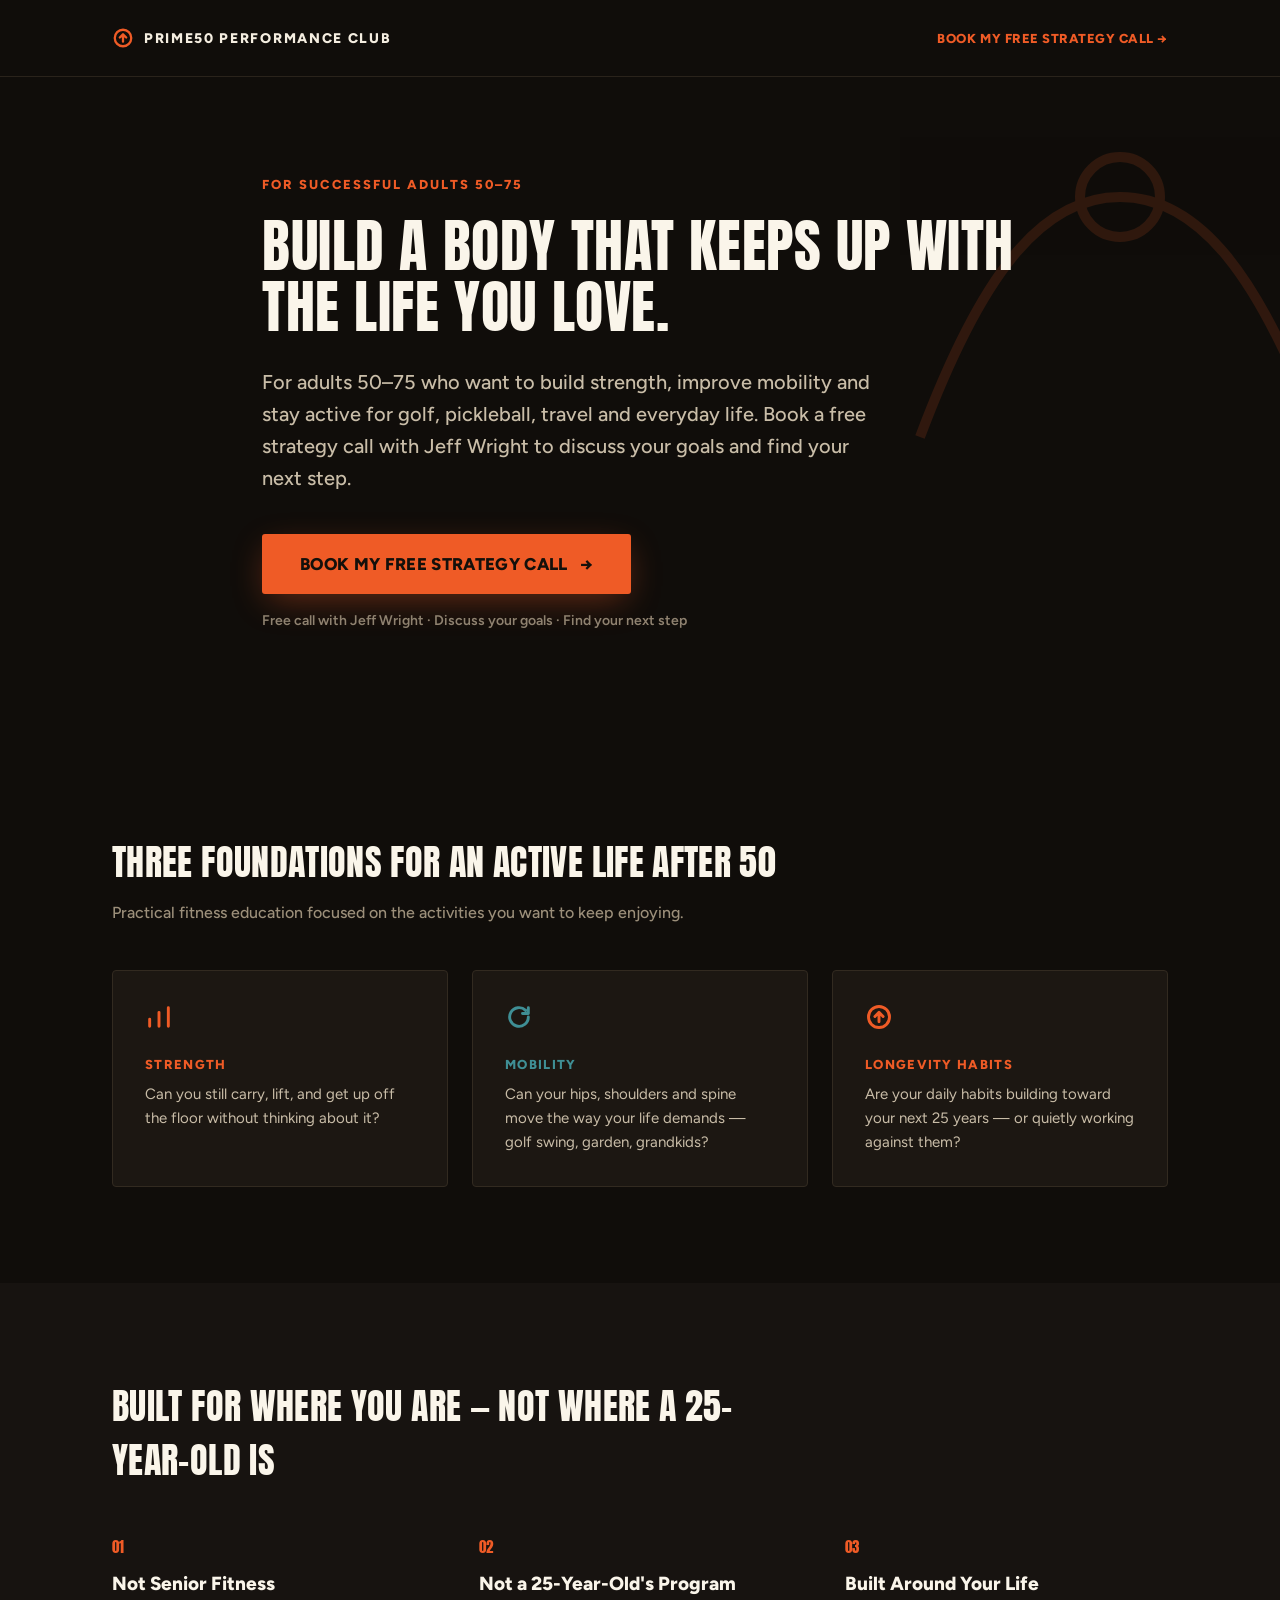
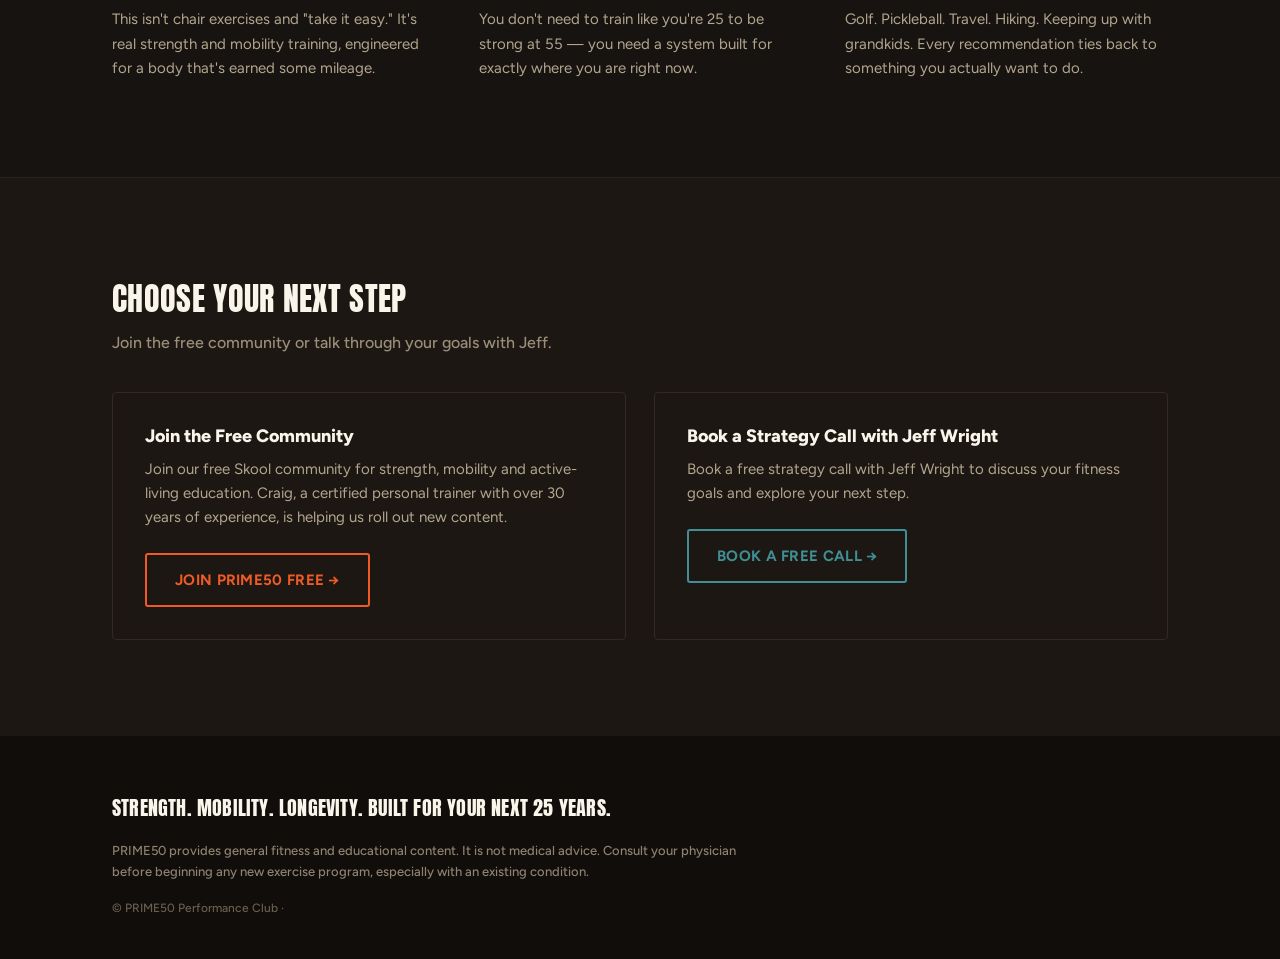
==== index.html @ 93c31828 "Add lightweight PRIME50 landing page with HubSpot booking and Skool links" ====
<!doctype html>
<html>
<head>
  <meta charset="utf-8"><meta name="viewport" content="width=device-width, initial-scale=1"><title>PRIME50 Performance Club | Free Strategy Call with Jeff Wright</title><meta name="description" content="Build strength, improve mobility and stay active after 50. Join PRIME50 free or book a strategy call with Jeff Wright.">
</head>
<body>


  <link rel="stylesheet" href="https://fonts.googleapis.com/css2?family=Anton&family=Figtree:wght@400;500;600;700;800&display=swap">
  <style>
    * { box-sizing: border-box; }
    html, body { margin: 0; padding: 0; background: #100d0a; }
    body {
      font-family: 'Figtree', system-ui, -apple-system, 'Segoe UI', sans-serif;
      color: #f4ede0;
      -webkit-font-smoothing: antialiased;
    }
    h1, h2, .display { font-family: 'Anton', 'Arial Narrow', sans-serif; font-weight: 400; text-transform: uppercase; letter-spacing: 0.01em; }
    a { text-decoration: none; }
    .container { max-width: 1120px; margin: 0 auto; padding: 0 32px; }
    .btn-primary {
      display: inline-flex; align-items: center; gap: 12px;
      padding: 20px 38px; border-radius: 3px; font-size: 17px; font-weight: 800;
      letter-spacing: 0.02em; text-transform: uppercase; color: #14100b; white-space: nowrap;
    }
    .btn-secondary {
      display: inline-flex; align-items: center; justify-content: center; gap: 10px;
      padding: 16px 28px; border-radius: 3px; font-size: 15px; font-weight: 700;
      text-transform: uppercase; letter-spacing: 0.02em;
      border-width: 2px; border-style: solid; background: transparent;
    }
    .card {
      background: #1c1712; border: 1px solid #322a20; border-radius: 4px; padding: 32px;
    }
    .eyebrow {
      font-size: 13px; font-weight: 800; letter-spacing: 0.16em; text-transform: uppercase;
    }
  a:focus-visible{outline:3px solid #fff;outline-offset:6px}.btn-primary:hover{filter:brightness(1.12)}
@media(max-width:760px){.container{padding-left:20px;padding-right:20px}h1{font-size:clamp(36px,9vw,58px)!important}h2{font-size:29px!important}.container[style*="display:grid"]{grid-template-columns:1fr!important;gap:20px!important}.btn-primary,.btn-secondary{white-space:normal;text-align:center;justify-content:center;max-width:100%;padding:17px 22px}.container[style*="height:76px"]{height:auto!important;min-height:76px;gap:15px;flex-wrap:wrap;padding-top:16px;padding-bottom:16px}.container[style*="height:76px"] a{font-size:11px}}
</style>


<div style="width:100%; overflow:hidden; background:#100d0a;">

  <!-- TOP BAR -->
  <div style="border-bottom: 1px solid #2a231b;">
    <div class="container" style="display:flex; align-items:center; justify-content:space-between; height:76px;">
      <div style="display:flex; align-items:center; gap:10px;">
        <svg width="22" height="22" viewBox="0 0 24 24" fill="none" stroke="#ef5b26" stroke-width="2.5" stroke-linecap="round" stroke-linejoin="round"><circle cx="12" cy="12" r="9"/><path d="M12 16V8M8.5 11.5 12 8l3.5 3.5"/></svg>
        <span style="font-size:14px; font-weight:800; letter-spacing:0.12em;">PRIME50 PERFORMANCE CLUB</span>
      </div>
      <a href="https://meetings-na2.hubspot.com/jeff41?uuid=bf0c4828-f60f-4013-8f73-e1469f38b978" style="font-size:13px; font-weight:800; letter-spacing:0.04em; text-transform:uppercase; color:#ef5b26;">Book My Free Strategy Call →</a>
    </div>
  </div>

  <!-- HERO -->
  <div style="position:relative; padding:100px 0 0; clip-path: polygon(0 0, 100% 0, 100% 92%, 0 100%);">
    <svg style="position:absolute; top:0; right:-80px; opacity:0.14;" width="480" height="480" viewBox="0 0 24 24" fill="none" stroke="#ef5b26" stroke-width="0.5"><path d="M2 18c3-8 6-12 10-12s7 4 10 12"/><circle cx="12" cy="6" r="2"/></svg>
    <div class="container" style="position:relative; max-width:820px; padding-bottom:110px;">
      <div class="eyebrow" style="color:#ef5b26; margin-bottom:24px;">For Successful Adults 50&ndash;75</div>
      <h1 style="font-size:58px; line-height:1.05; margin:0 0 28px; color:#faf5ea;">Build a Body That Keeps Up With the Life You Love.</h1>
      <p style="font-size:20px; line-height:1.6; color:#c9bda8; margin:0 0 40px; max-width:620px; font-weight:500;">For adults 50–75 who want to build strength, improve mobility and stay active for golf, pickleball, travel and everyday life. Book a free strategy call with Jeff Wright to discuss your goals and find your next step.</p>
      <a class="btn-primary" href="https://meetings-na2.hubspot.com/jeff41?uuid=bf0c4828-f60f-4013-8f73-e1469f38b978" style="background:#ef5b26; box-shadow: 0 10px 34px -6px #ef5b2666;">Book My Free Strategy Call <span>&rarr;</span></a>
      <div style="font-size:14px; color:#8f8270; margin-top:18px; font-weight:600;">Free call with Jeff Wright &middot; Discuss your goals &middot; Find your next step</div>
    </div>
  </div>

  <!-- SCORE CATEGORIES -->
  <div style="padding:96px 0;">
    <div class="container">
      <h2 style="font-size:36px; margin:0 0 14px; max-width:680px; color:#faf5ea;">Three Foundations for an Active Life After 50</h2>
      <p style="font-size:16px; color:#9c8f7a; margin:0 0 48px; font-weight:500;">Practical fitness education focused on the activities you want to keep enjoying.</p>
      <div style="display:grid; grid-template-columns:repeat(3, minmax(0, 1fr)); gap:24px;">
        <div class="card">
          <svg width="28" height="28" viewBox="0 0 24 24" fill="none" stroke="#ef5b26" stroke-width="2.5" stroke-linecap="round" stroke-linejoin="round"><path d="M4 20V14M12 20V8M20 20V4"/></svg>
          <div style="font-size:13px; font-weight:800; letter-spacing:0.1em; text-transform:uppercase; color:#ef5b26; margin:22px 0 10px;">Strength</div>
          <p style="font-size:15px; line-height:1.6; color:#c9bda8; margin:0;">Can you still carry, lift, and get up off the floor without thinking about it?</p>
        </div>
        <div class="card">
          <svg width="28" height="28" viewBox="0 0 24 24" fill="none" stroke="#3f8f95" stroke-width="2.5" stroke-linecap="round" stroke-linejoin="round"><path d="M20 12a8 8 0 1 1-2.34-5.66M20 4v5h-5"/></svg>
          <div style="font-size:13px; font-weight:800; letter-spacing:0.1em; text-transform:uppercase; color:#3f8f95; margin:22px 0 10px;">Mobility</div>
          <p style="font-size:15px; line-height:1.6; color:#c9bda8; margin:0;">Can your hips, shoulders and spine move the way your life demands &mdash; golf swing, garden, grandkids?</p>
        </div>
        <div class="card">
          <svg width="28" height="28" viewBox="0 0 24 24" fill="none" stroke="#ef5b26" stroke-width="2.5" stroke-linecap="round" stroke-linejoin="round"><circle cx="12" cy="12" r="9"/><path d="M12 16V8M8.5 11.5 12 8l3.5 3.5"/></svg>
          <div style="font-size:13px; font-weight:800; letter-spacing:0.1em; text-transform:uppercase; color:#ef5b26; margin:22px 0 10px;">Longevity Habits</div>
          <p style="font-size:15px; line-height:1.6; color:#c9bda8; margin:0;">Are your daily habits building toward your next 25 years &mdash; or quietly working against them?</p>
        </div>
      </div>
    </div>
  </div>

  <!-- WHY DIFFERENT -->
  <div style="background:#171310; padding:96px 0;">
    <div class="container">
      <h2 style="font-size:36px; margin:0 0 48px; max-width:680px; color:#faf5ea;">Built for Where You Are &mdash; Not Where a 25-Year-Old Is</h2>
      <div style="display:grid; grid-template-columns:repeat(3, minmax(0, 1fr)); gap:44px;">
        <div>
          <div class="display" style="font-size:15px; color:#ef5b26; margin-bottom:14px;">01</div>
          <div style="font-size:19px; font-weight:800; margin-bottom:12px; color:#faf5ea;">Not Senior Fitness</div>
          <p style="font-size:15px; line-height:1.65; color:#b3a68f; margin:0;">This isn't chair exercises and "take it easy." It's real strength and mobility training, engineered for a body that's earned some mileage.</p>
        </div>
        <div>
          <div class="display" style="font-size:15px; color:#ef5b26; margin-bottom:14px;">02</div>
          <div style="font-size:19px; font-weight:800; margin-bottom:12px; color:#faf5ea;">Not a 25-Year-Old's Program</div>
          <p style="font-size:15px; line-height:1.65; color:#b3a68f; margin:0;">You don't need to train like you're 25 to be strong at 55 &mdash; you need a system built for exactly where you are right now.</p>
        </div>
        <div>
          <div class="display" style="font-size:15px; color:#ef5b26; margin-bottom:14px;">03</div>
          <div style="font-size:19px; font-weight:800; margin-bottom:12px; color:#faf5ea;">Built Around Your Life</div>
          <p style="font-size:15px; line-height:1.65; color:#b3a68f; margin:0;">Golf. Pickleball. Travel. Hiking. Keeping up with grandkids. Every recommendation ties back to something you actually want to do.</p>
        </div>
      </div>
    </div>
  </div>

  <!-- SECONDARY PATHS -->
  <div style="background:#1c1712; border-top:1px solid #2a231b; padding:96px 0;">
    <div class="container">
      <h2 style="font-size:32px; margin:0 0 10px; color:#faf5ea;">Choose Your Next Step</h2>
      <p style="font-size:16px; color:#9c8f7a; margin:0 0 40px; font-weight:500;">Join the free community or talk through your goals with Jeff.</p>
      <div style="display:grid; grid-template-columns:repeat(2, minmax(0, 1fr)); gap:28px;">
        <div class="card">
          <div style="font-size:18px; font-weight:800; margin-bottom:10px; color:#faf5ea;">Join the Free Community</div>
          <p style="font-size:15px; line-height:1.6; color:#b3a68f; margin:0 0 24px;">Join our free Skool community for strength, mobility and active-living education. Craig, a certified personal trainer with over 30 years of experience, is helping us roll out new content.</p>
          <a class="btn-secondary" href="https://www.skool.com/prime50-performance-club/about?ref=153042054a0a455a9e3933073dbb2e41" style="border-color:#ef5b26; color:#ef5b26;">Join PRIME50 Free &rarr;</a>
        </div>
        <div class="card">
          <div style="font-size:18px; font-weight:800; margin-bottom:10px; color:#faf5ea;">Book a Strategy Call with Jeff Wright</div>
          <p style="font-size:15px; line-height:1.6; color:#b3a68f; margin:0 0 24px;">Book a free strategy call with Jeff Wright to discuss your fitness goals and explore your next step.</p>
          <a class="btn-secondary" href="https://meetings-na2.hubspot.com/jeff41?uuid=bf0c4828-f60f-4013-8f73-e1469f38b978" style="border-color:#3f8f95; color:#3f8f95;">Book a Free Call &rarr;</a>
        </div>
      </div>
    </div>
  </div>

  <!-- FOOTER -->
  <div style="padding:56px 0 44px;">
    <div class="container">
      <div class="display" style="font-size:20px; margin-bottom:18px; color:#faf5ea;">Strength. Mobility. Longevity. Built for Your Next 25 Years.</div>
      <p style="font-size:13px; line-height:1.6; color:#8f8270; max-width:640px; margin:0 0 18px; font-weight:500;">PRIME50 provides general fitness and educational content. It is not medical advice. Consult your physician before beginning any new exercise program, especially with an existing condition.</p>
      <div style="font-size:12px; color:#6b5f4e; font-weight:500;">&copy; PRIME50 Performance Club &middot; </div>
    </div>
  </div>

</div>


</body>
</html>
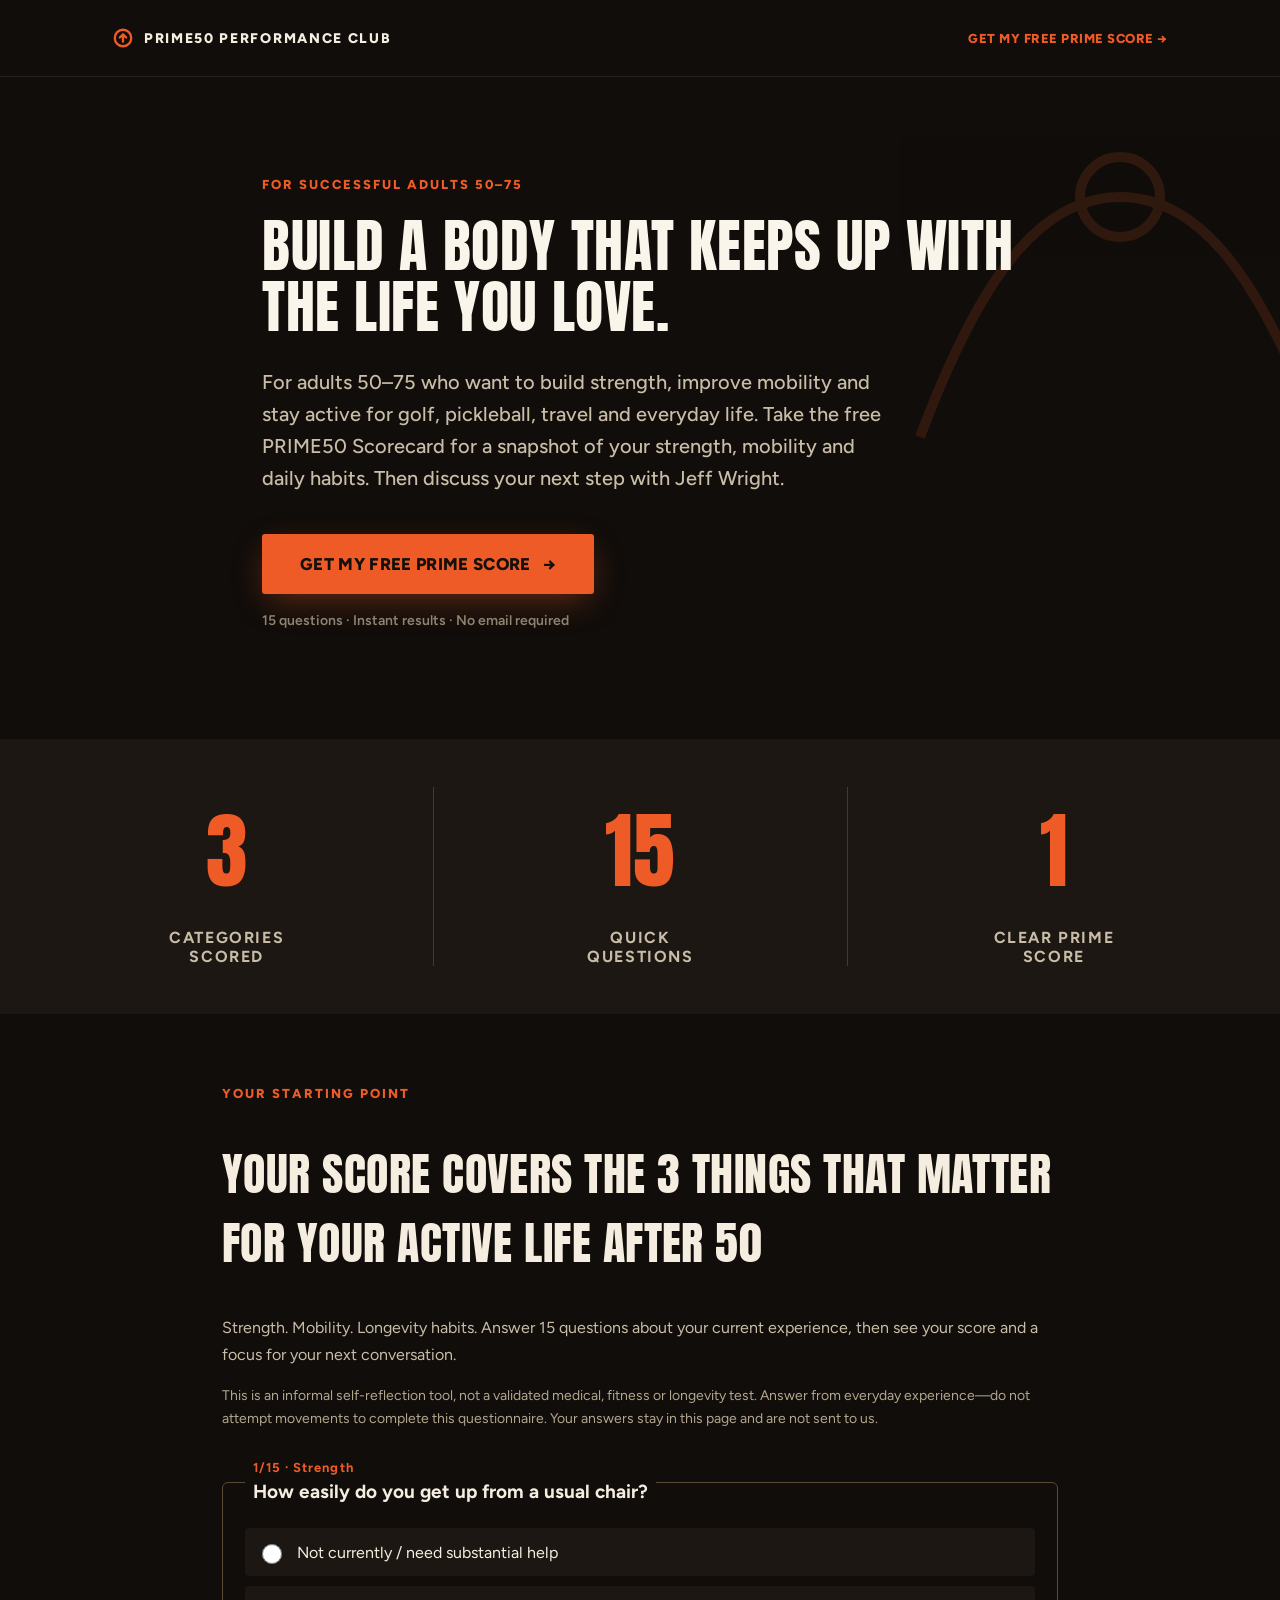
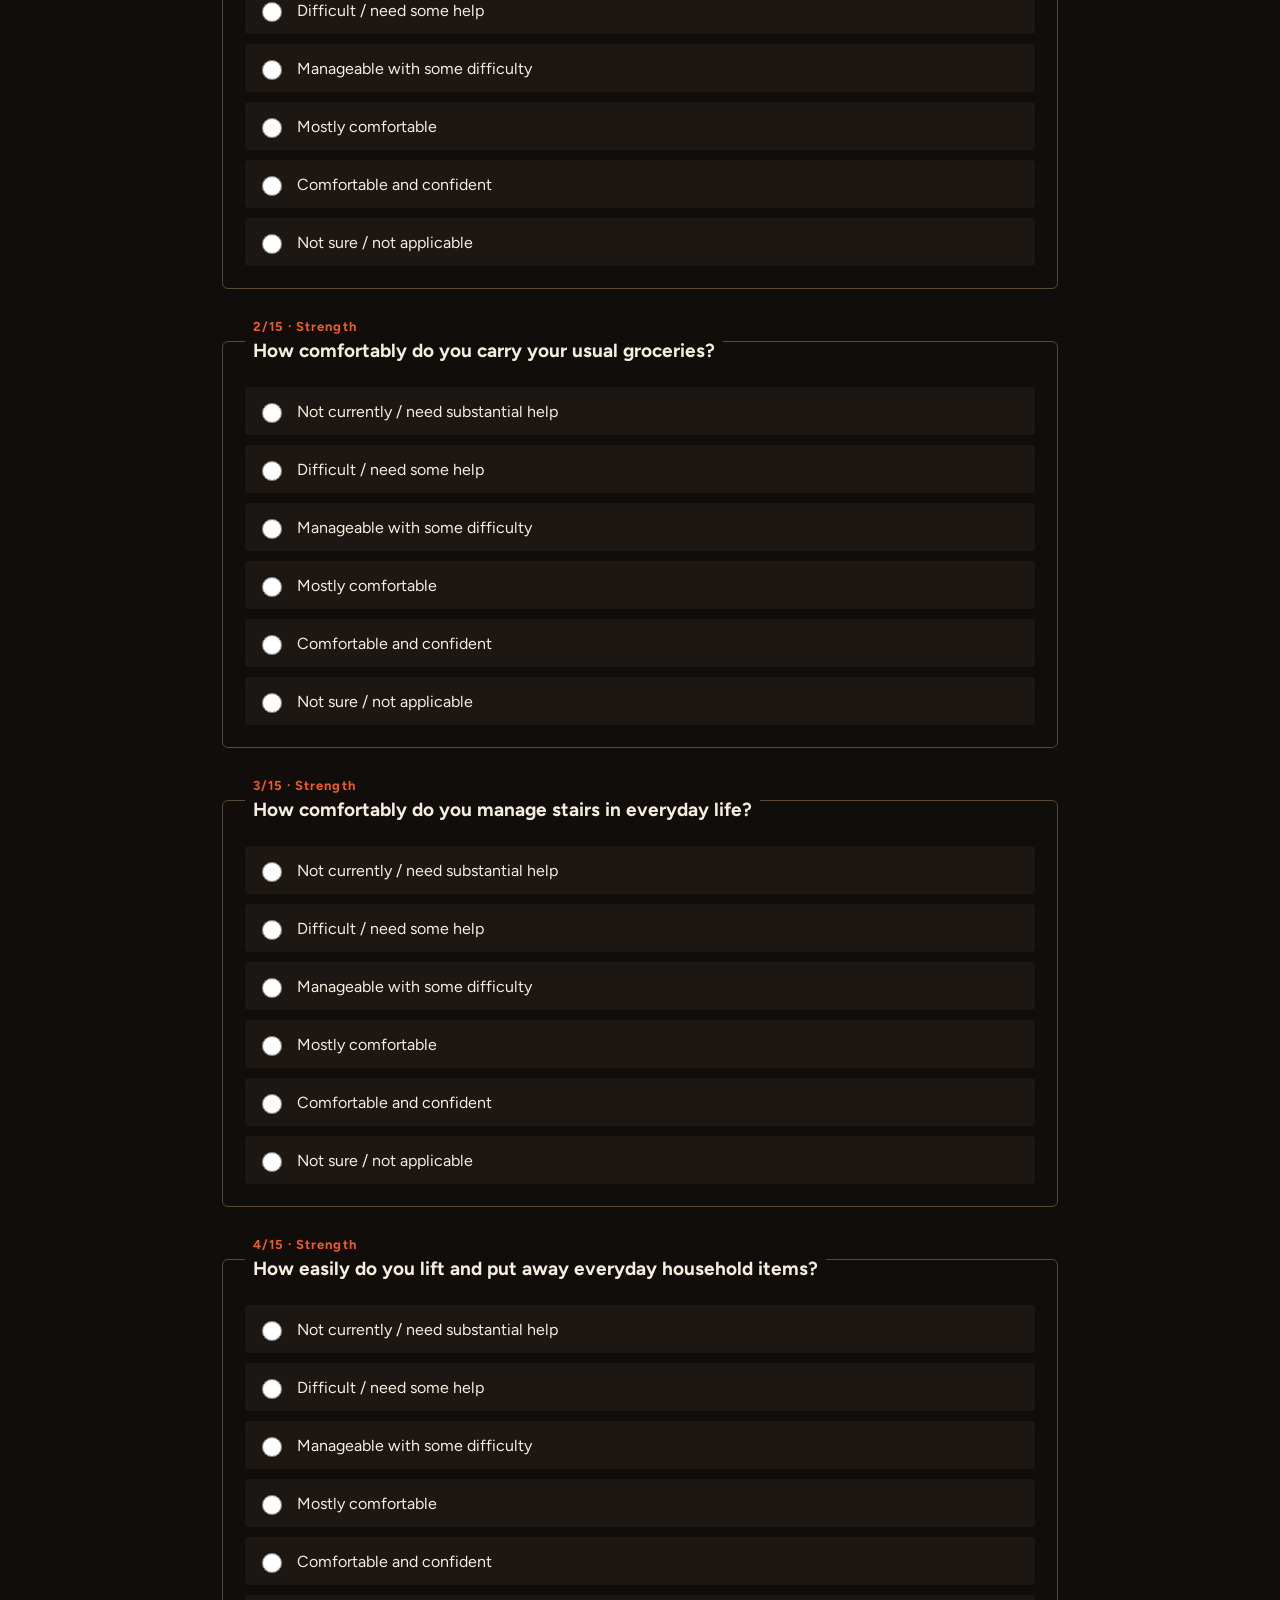
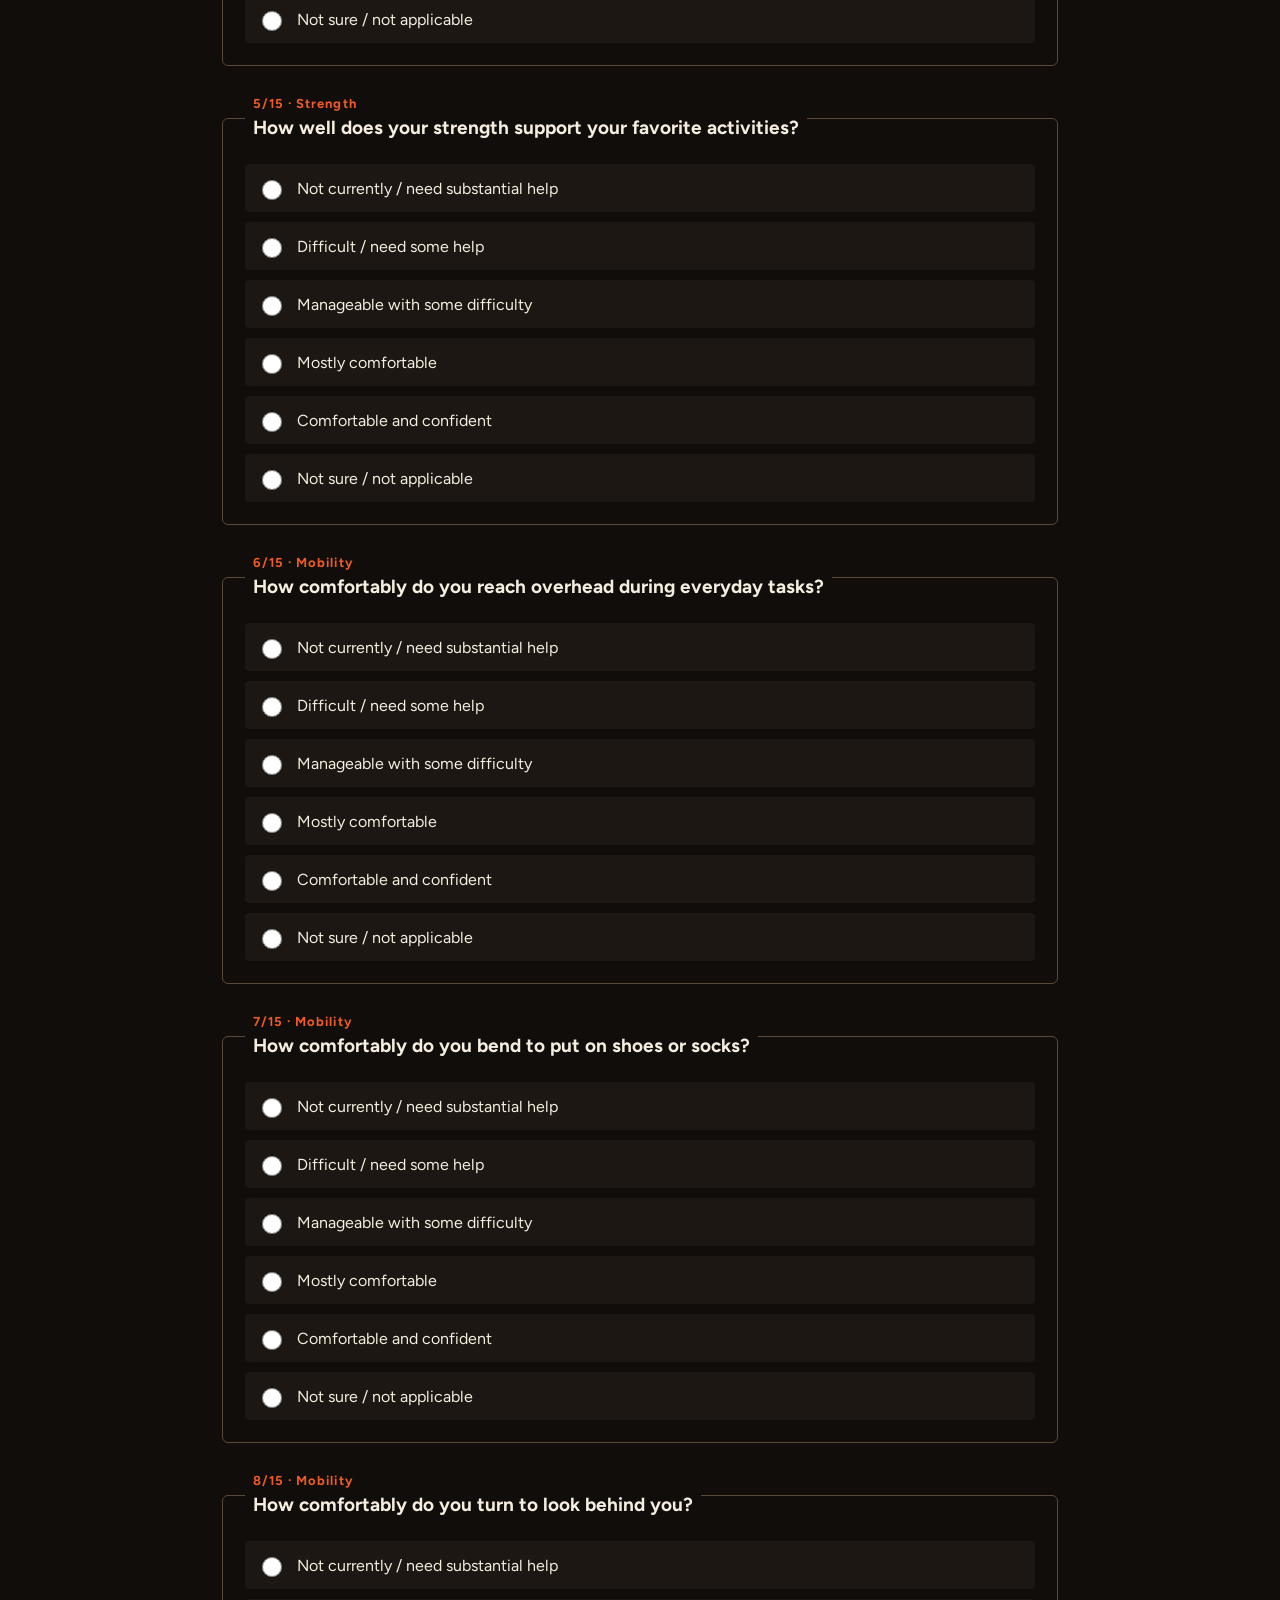
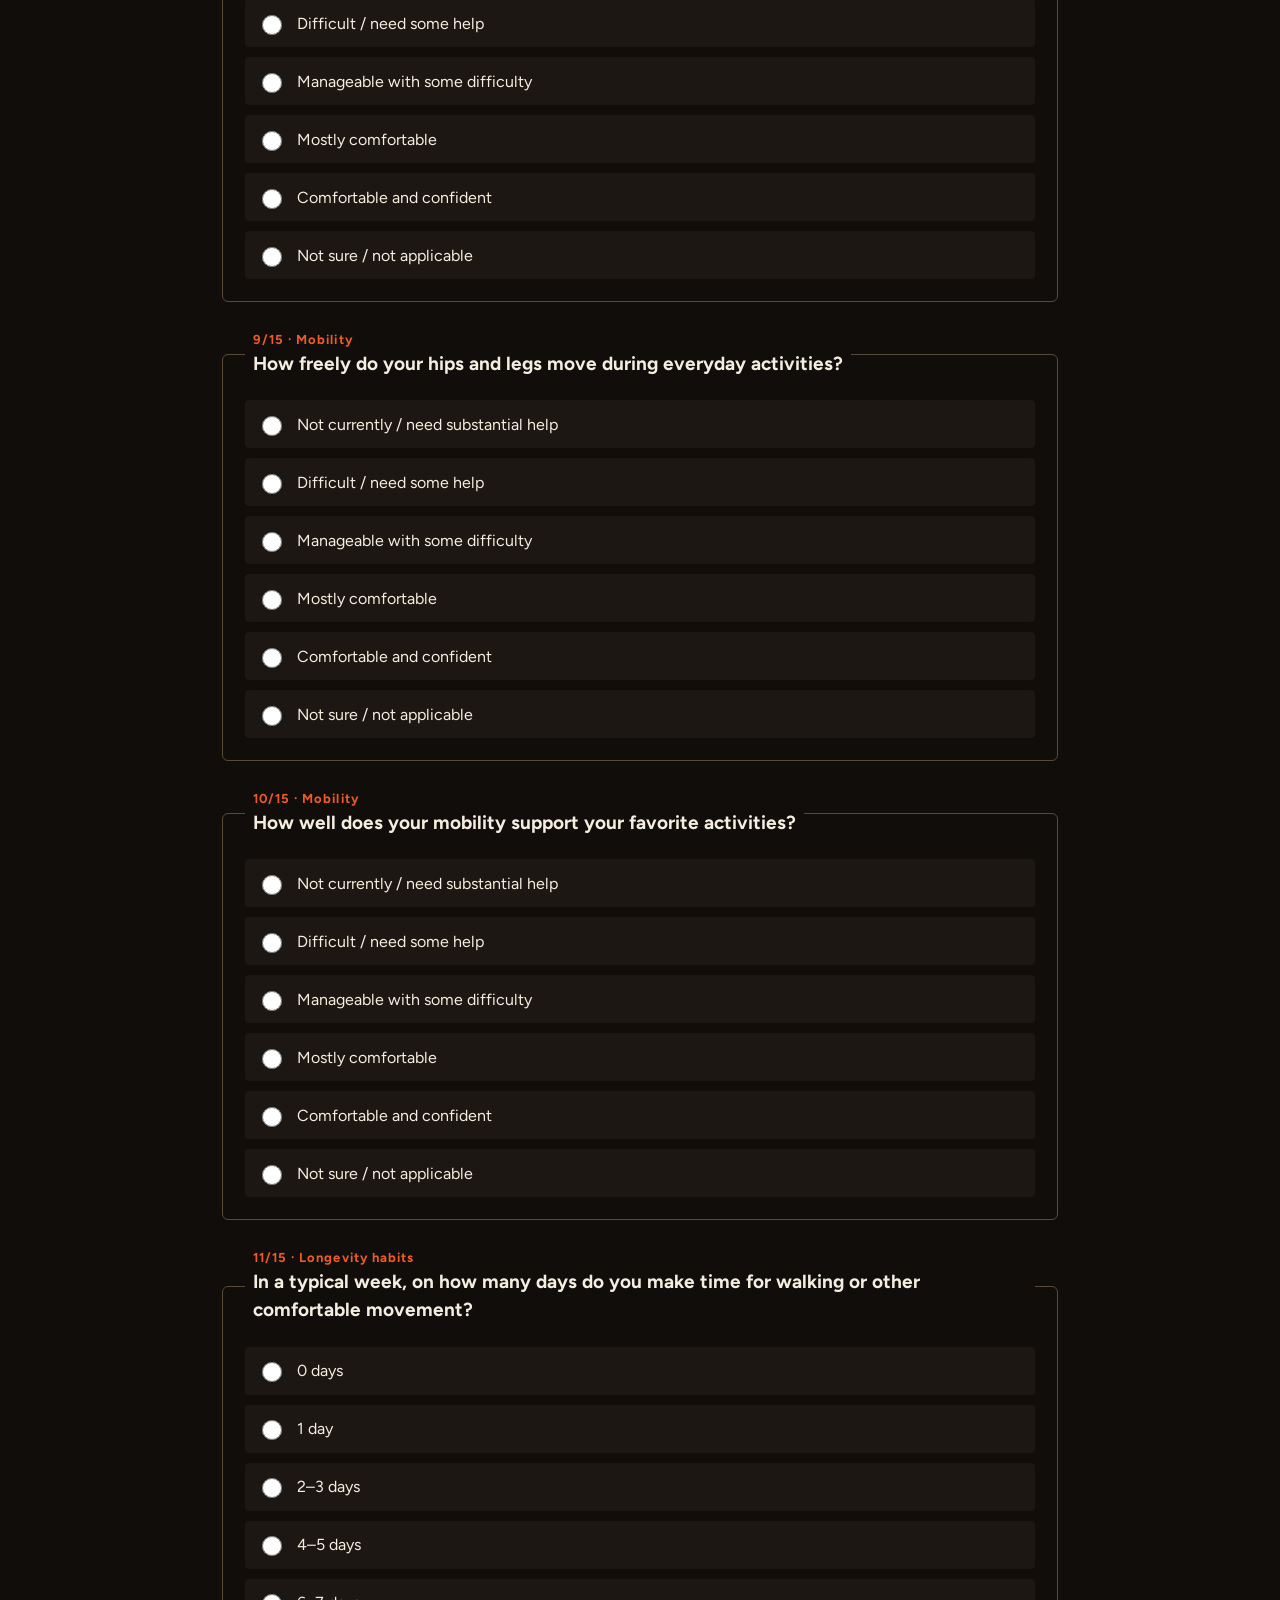
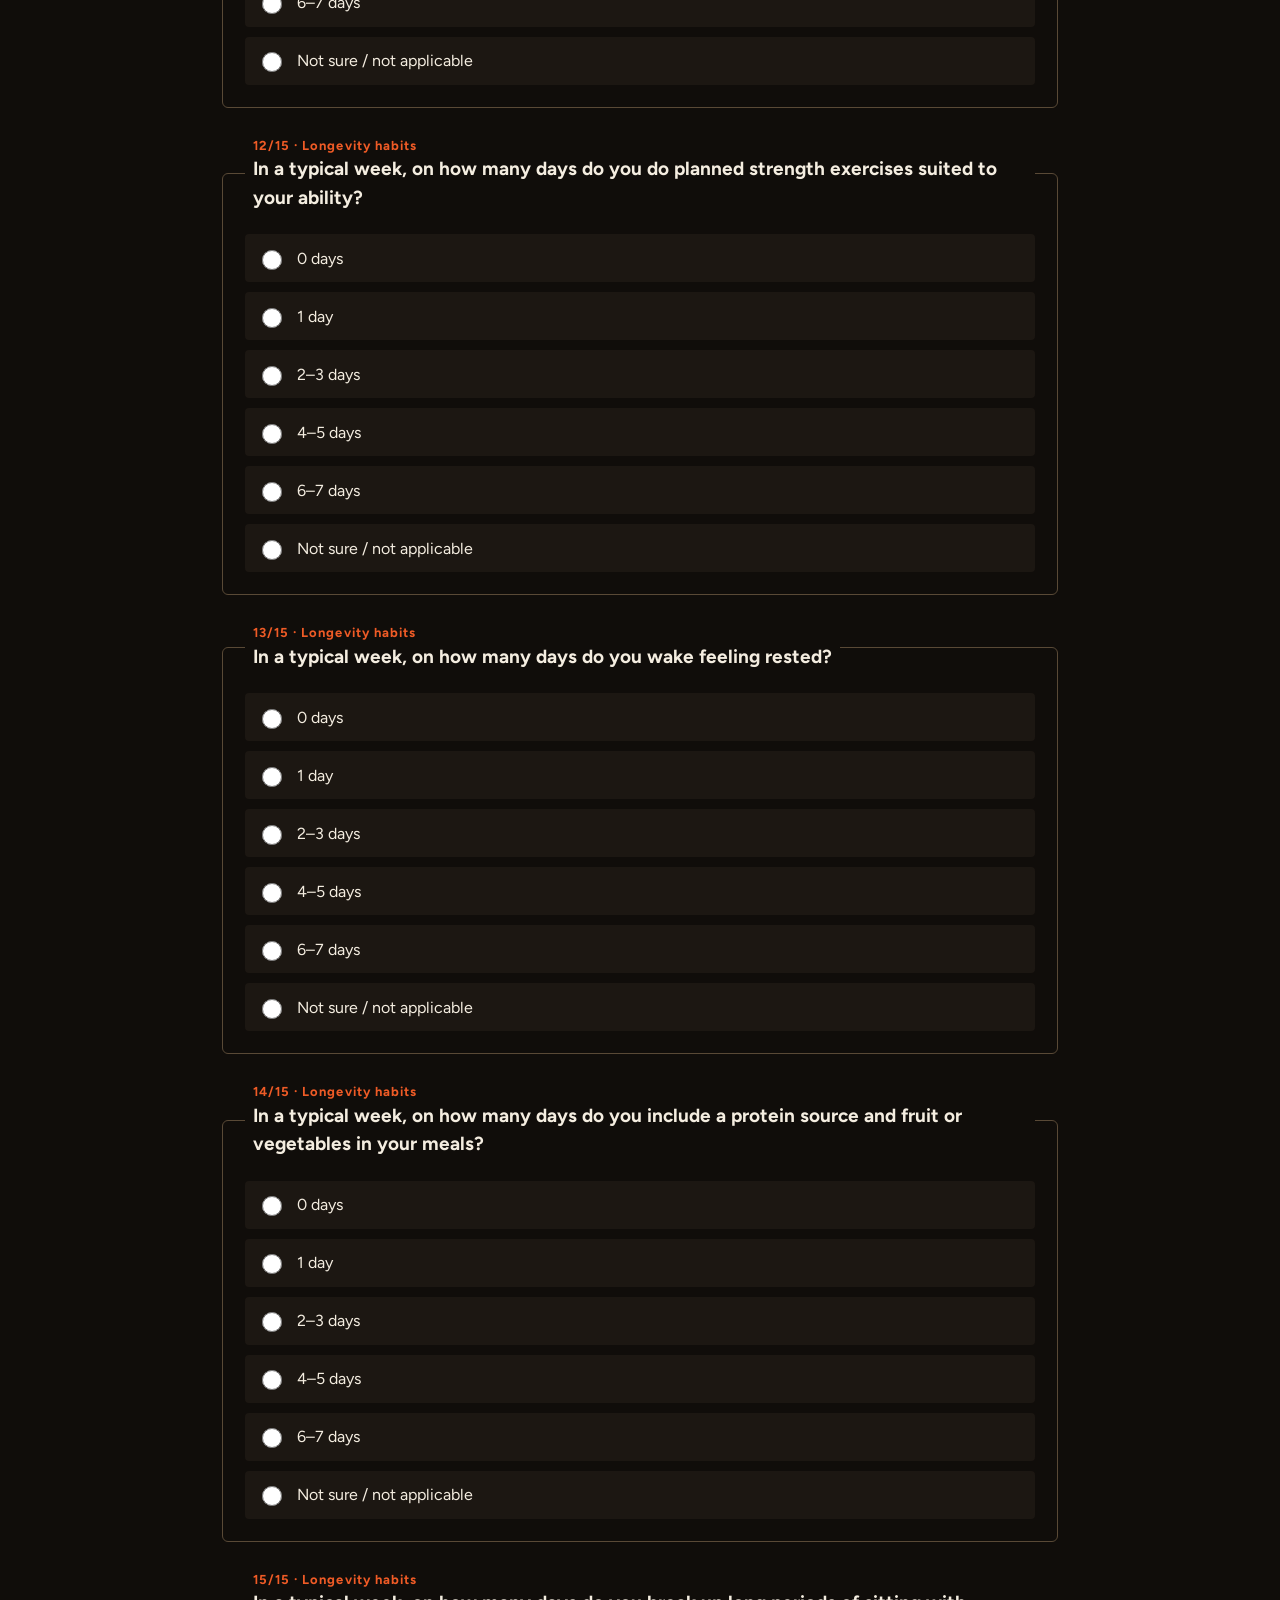
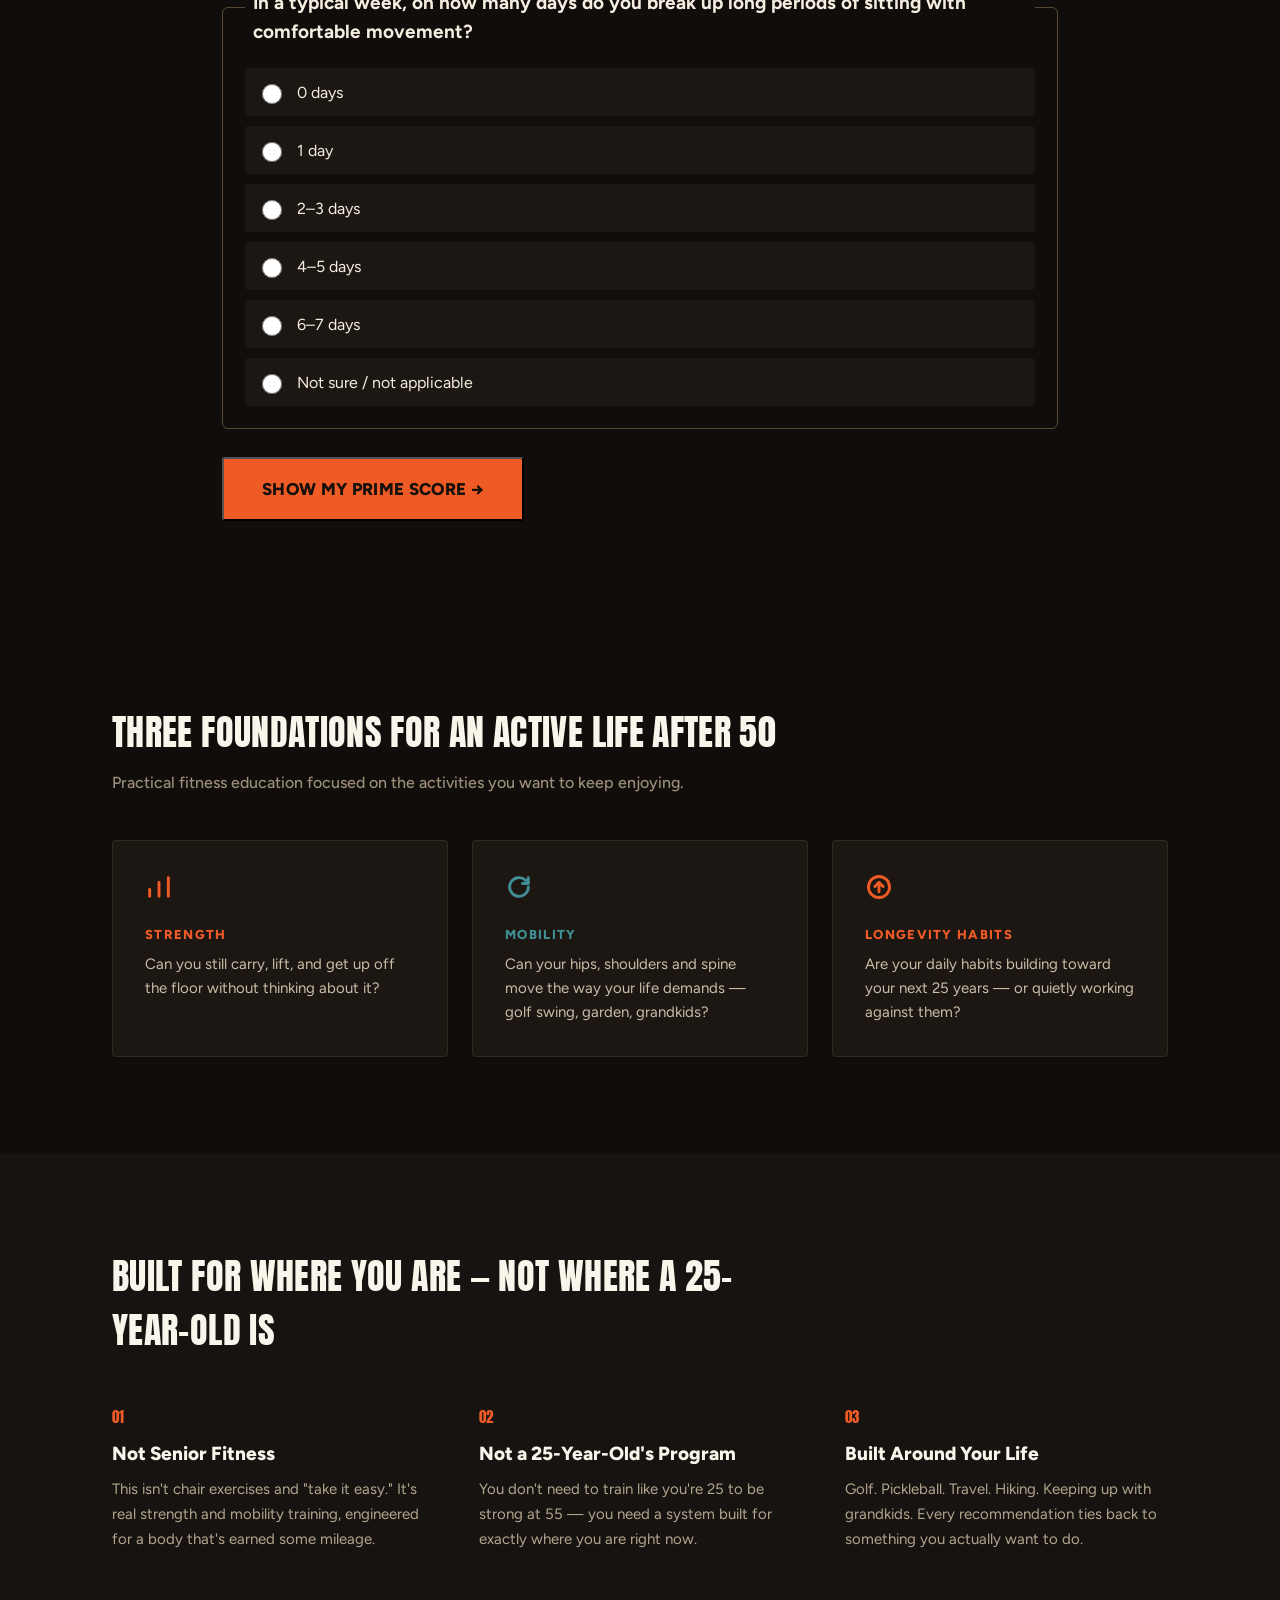
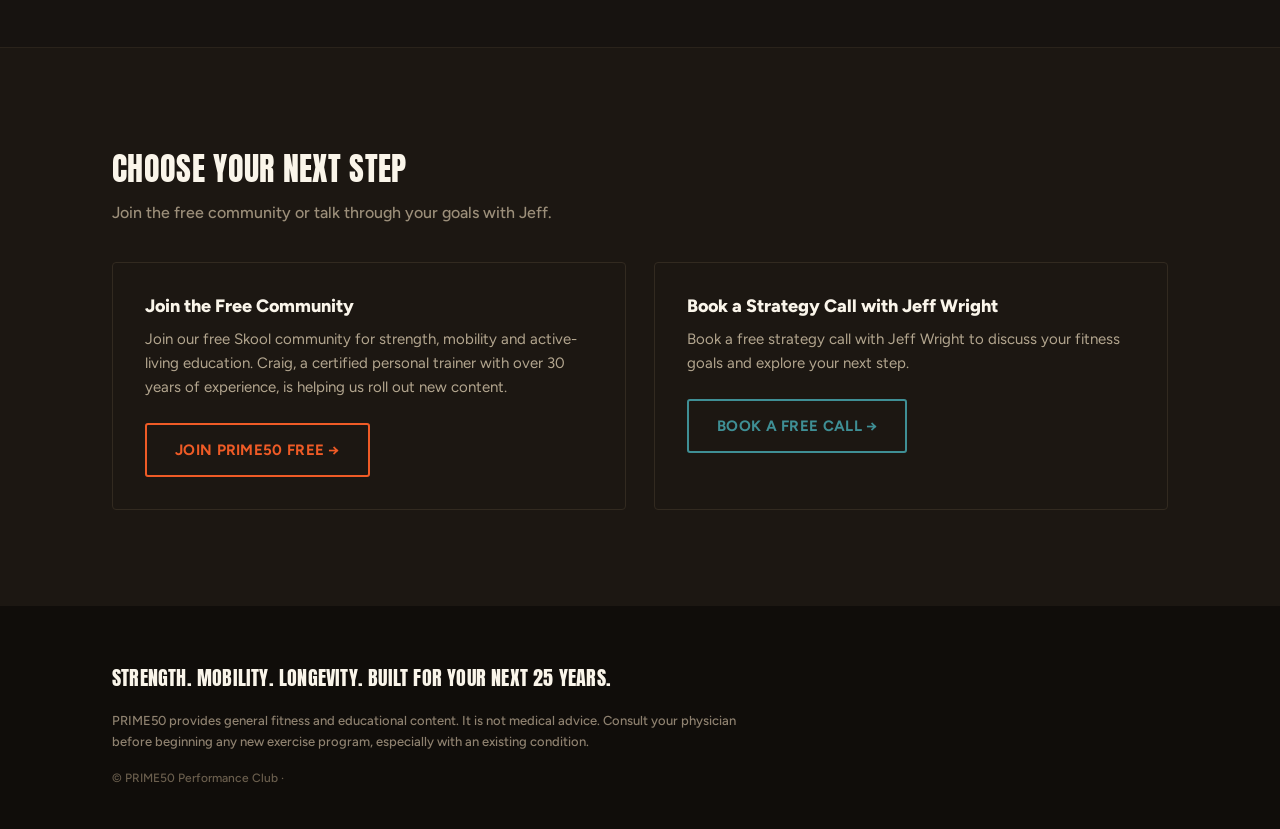
==== commit 8b6f3439: "Restore scorecard design and add interactive 15-question PRIME50 report" ====
--- a/index.html
+++ b/index.html
@@ -1,7 +1,7 @@
 <!doctype html>
-<html>
+<html lang="en">
 <head>
-  <meta charset="utf-8"><meta name="viewport" content="width=device-width, initial-scale=1"><title>PRIME50 Performance Club | Free Strategy Call with Jeff Wright</title><meta name="description" content="Build strength, improve mobility and stay active after 50. Join PRIME50 free or book a strategy call with Jeff Wright.">
+  <meta charset="utf-8"><meta name="viewport" content="width=device-width, initial-scale=1"><title>PRIME50 Scorecard | Your Strength, Mobility & Habits Report</title><meta name="description" content="Build strength, improve mobility and stay active after 50. Join PRIME50 free or book a strategy call with Jeff Wright.">
 </head>
 <body>
 
@@ -37,6 +37,7 @@
     }
   a:focus-visible{outline:3px solid #fff;outline-offset:6px}.btn-primary:hover{filter:brightness(1.12)}
 @media(max-width:760px){.container{padding-left:20px;padding-right:20px}h1{font-size:clamp(36px,9vw,58px)!important}h2{font-size:29px!important}.container[style*="display:grid"]{grid-template-columns:1fr!important;gap:20px!important}.btn-primary,.btn-secondary{white-space:normal;text-align:center;justify-content:center;max-width:100%;padding:17px 22px}.container[style*="height:76px"]{height:auto!important;min-height:76px;gap:15px;flex-wrap:wrap;padding-top:16px;padding-bottom:16px}.container[style*="height:76px"] a{font-size:11px}}
+.score-stats{display:grid;grid-template-columns:repeat(3,1fr);padding:48px 20px;background:#1c1712;text-align:center}.score-stats>div+div{border-left:1px solid #443b2d}.score-stats strong{display:block;font:clamp(52px,9vw,84px) Anton,sans-serif;color:#ef5b26}.score-stats span{display:block;color:#c9bda8;text-transform:uppercase;letter-spacing:.1em;font-weight:700;margin-top:14px}.score-section{padding-top:72px;padding-bottom:72px;max-width:900px}.score-section h2{font-size:clamp(30px,5vw,46px)}.score-section p{line-height:1.65;color:#c9bda8}.score-note{font-size:14px;color:#b3a68f!important}fieldset{margin:28px 0;padding:22px;border:1px solid #594936;border-radius:6px;min-width:0}legend{font-size:19px;font-weight:700;padding:0 8px;line-height:1.5}legend span{display:block;color:#ef5b26;font-size:13px;letter-spacing:.08em}.answers{display:grid;gap:10px}.answers label{display:flex;gap:12px;align-items:center;min-height:48px;background:#1c1712;padding:12px;border-radius:4px;cursor:pointer}.answers label:has(input:checked){outline:2px solid #ef5b26}.answers input{accent-color:#ef5b26;width:20px;height:20px;flex-shrink:0}button{font-family:inherit;cursor:pointer}.score-section .btn-secondary{color:#f4ede0;border-color:#8f8270}button:focus-visible{outline:3px solid white;outline-offset:4px}#score-total{font-size:60px;color:#ef5b26}#category-results>p{padding:14px;background:#1c1712;border-left:3px solid #3f8f95}[hidden]{display:none!important}@media print{body{background:white!important;color:black!important}body>div>div{display:none!important}.score-stats,#prime-form,.score-section>.eyebrow,.score-section>h2,.score-section>p,#email-followup,#score-results a,#score-results button{display:none!important}.score-section{display:block!important}#score-results,#score-results p,#score-results h2{color:black!important}#category-results>p{background:white!important}}
 </style>
 
 
@@ -49,7 +50,7 @@
         <svg width="22" height="22" viewBox="0 0 24 24" fill="none" stroke="#ef5b26" stroke-width="2.5" stroke-linecap="round" stroke-linejoin="round"><circle cx="12" cy="12" r="9"/><path d="M12 16V8M8.5 11.5 12 8l3.5 3.5"/></svg>
         <span style="font-size:14px; font-weight:800; letter-spacing:0.12em;">PRIME50 PERFORMANCE CLUB</span>
       </div>
-      <a href="https://meetings-na2.hubspot.com/jeff41?uuid=bf0c4828-f60f-4013-8f73-e1469f38b978" style="font-size:13px; font-weight:800; letter-spacing:0.04em; text-transform:uppercase; color:#ef5b26;">Book My Free Strategy Call →</a>
+      <a href="#scorecard" style="font-size:13px; font-weight:800; letter-spacing:0.04em; text-transform:uppercase; color:#ef5b26;">Get My Free PRIME Score →</a>
     </div>
   </div>
 
@@ -59,13 +60,17 @@
     <div class="container" style="position:relative; max-width:820px; padding-bottom:110px;">
       <div class="eyebrow" style="color:#ef5b26; margin-bottom:24px;">For Successful Adults 50&ndash;75</div>
       <h1 style="font-size:58px; line-height:1.05; margin:0 0 28px; color:#faf5ea;">Build a Body That Keeps Up With the Life You Love.</h1>
-      <p style="font-size:20px; line-height:1.6; color:#c9bda8; margin:0 0 40px; max-width:620px; font-weight:500;">For adults 50–75 who want to build strength, improve mobility and stay active for golf, pickleball, travel and everyday life. Book a free strategy call with Jeff Wright to discuss your goals and find your next step.</p>
-      <a class="btn-primary" href="https://meetings-na2.hubspot.com/jeff41?uuid=bf0c4828-f60f-4013-8f73-e1469f38b978" style="background:#ef5b26; box-shadow: 0 10px 34px -6px #ef5b2666;">Book My Free Strategy Call <span>&rarr;</span></a>
-      <div style="font-size:14px; color:#8f8270; margin-top:18px; font-weight:600;">Free call with Jeff Wright &middot; Discuss your goals &middot; Find your next step</div>
+      <p style="font-size:20px; line-height:1.6; color:#c9bda8; margin:0 0 40px; max-width:620px; font-weight:500;">For adults 50–75 who want to build strength, improve mobility and stay active for golf, pickleball, travel and everyday life. Take the free PRIME50 Scorecard for a snapshot of your strength, mobility and daily habits. Then discuss your next step with Jeff Wright.</p>
+      <a class="btn-primary" href="#scorecard" style="background:#ef5b26; box-shadow: 0 10px 34px -6px #ef5b2666;">Get My Free PRIME Score <span>&rarr;</span></a>
+      <div style="font-size:14px; color:#8f8270; margin-top:18px; font-weight:600;">15 questions &middot; Instant results &middot; No email required</div>
     </div>
   </div>
 
-  <!-- SCORE CATEGORIES -->
+  
+<section class="score-stats" aria-label="Scorecard at a glance"><div><strong>3</strong><span>Categories<br>scored</span></div><div><strong>15</strong><span>Quick<br>questions</span></div><div><strong>1</strong><span>Clear PRIME<br>score</span></div></section>
+<section id="scorecard" class="container score-section"><div class="eyebrow" style="color:#ef5b26">Your starting point</div><h2>Your score covers the 3 things that matter for your active life after 50</h2><p>Strength. Mobility. Longevity habits. Answer 15 questions about your current experience, then see your score and a focus for your next conversation.</p><p class="score-note">This is an informal self-reflection tool, not a validated medical, fitness or longevity test. Answer from everyday experience—do not attempt movements to complete this questionnaire. Your answers stay in this page and are not sent to us.</p><form id="prime-form"><fieldset><legend><span>1/15 · Strength</span>How easily do you get up from a usual chair?</legend><div class="answers"><label><input type="radio" name="q0" value="0" required> Not currently / need substantial help</label><label><input type="radio" name="q0" value="1" required> Difficult / need some help</label><label><input type="radio" name="q0" value="2" required> Manageable with some difficulty</label><label><input type="radio" name="q0" value="3" required> Mostly comfortable</label><label><input type="radio" name="q0" value="4" required> Comfortable and confident</label><label><input type="radio" name="q0" value="unsure" required> Not sure / not applicable</label></div></fieldset><fieldset><legend><span>2/15 · Strength</span>How comfortably do you carry your usual groceries?</legend><div class="answers"><label><input type="radio" name="q1" value="0" required> Not currently / need substantial help</label><label><input type="radio" name="q1" value="1" required> Difficult / need some help</label><label><input type="radio" name="q1" value="2" required> Manageable with some difficulty</label><label><input type="radio" name="q1" value="3" required> Mostly comfortable</label><label><input type="radio" name="q1" value="4" required> Comfortable and confident</label><label><input type="radio" name="q1" value="unsure" required> Not sure / not applicable</label></div></fieldset><fieldset><legend><span>3/15 · Strength</span>How comfortably do you manage stairs in everyday life?</legend><div class="answers"><label><input type="radio" name="q2" value="0" required> Not currently / need substantial help</label><label><input type="radio" name="q2" value="1" required> Difficult / need some help</label><label><input type="radio" name="q2" value="2" required> Manageable with some difficulty</label><label><input type="radio" name="q2" value="3" required> Mostly comfortable</label><label><input type="radio" name="q2" value="4" required> Comfortable and confident</label><label><input type="radio" name="q2" value="unsure" required> Not sure / not applicable</label></div></fieldset><fieldset><legend><span>4/15 · Strength</span>How easily do you lift and put away everyday household items?</legend><div class="answers"><label><input type="radio" name="q3" value="0" required> Not currently / need substantial help</label><label><input type="radio" name="q3" value="1" required> Difficult / need some help</label><label><input type="radio" name="q3" value="2" required> Manageable with some difficulty</label><label><input type="radio" name="q3" value="3" required> Mostly comfortable</label><label><input type="radio" name="q3" value="4" required> Comfortable and confident</label><label><input type="radio" name="q3" value="unsure" required> Not sure / not applicable</label></div></fieldset><fieldset><legend><span>5/15 · Strength</span>How well does your strength support your favorite activities?</legend><div class="answers"><label><input type="radio" name="q4" value="0" required> Not currently / need substantial help</label><label><input type="radio" name="q4" value="1" required> Difficult / need some help</label><label><input type="radio" name="q4" value="2" required> Manageable with some difficulty</label><label><input type="radio" name="q4" value="3" required> Mostly comfortable</label><label><input type="radio" name="q4" value="4" required> Comfortable and confident</label><label><input type="radio" name="q4" value="unsure" required> Not sure / not applicable</label></div></fieldset><fieldset><legend><span>6/15 · Mobility</span>How comfortably do you reach overhead during everyday tasks?</legend><div class="answers"><label><input type="radio" name="q5" value="0" required> Not currently / need substantial help</label><label><input type="radio" name="q5" value="1" required> Difficult / need some help</label><label><input type="radio" name="q5" value="2" required> Manageable with some difficulty</label><label><input type="radio" name="q5" value="3" required> Mostly comfortable</label><label><input type="radio" name="q5" value="4" required> Comfortable and confident</label><label><input type="radio" name="q5" value="unsure" required> Not sure / not applicable</label></div></fieldset><fieldset><legend><span>7/15 · Mobility</span>How comfortably do you bend to put on shoes or socks?</legend><div class="answers"><label><input type="radio" name="q6" value="0" required> Not currently / need substantial help</label><label><input type="radio" name="q6" value="1" required> Difficult / need some help</label><label><input type="radio" name="q6" value="2" required> Manageable with some difficulty</label><label><input type="radio" name="q6" value="3" required> Mostly comfortable</label><label><input type="radio" name="q6" value="4" required> Comfortable and confident</label><label><input type="radio" name="q6" value="unsure" required> Not sure / not applicable</label></div></fieldset><fieldset><legend><span>8/15 · Mobility</span>How comfortably do you turn to look behind you?</legend><div class="answers"><label><input type="radio" name="q7" value="0" required> Not currently / need substantial help</label><label><input type="radio" name="q7" value="1" required> Difficult / need some help</label><label><input type="radio" name="q7" value="2" required> Manageable with some difficulty</label><label><input type="radio" name="q7" value="3" required> Mostly comfortable</label><label><input type="radio" name="q7" value="4" required> Comfortable and confident</label><label><input type="radio" name="q7" value="unsure" required> Not sure / not applicable</label></div></fieldset><fieldset><legend><span>9/15 · Mobility</span>How freely do your hips and legs move during everyday activities?</legend><div class="answers"><label><input type="radio" name="q8" value="0" required> Not currently / need substantial help</label><label><input type="radio" name="q8" value="1" required> Difficult / need some help</label><label><input type="radio" name="q8" value="2" required> Manageable with some difficulty</label><label><input type="radio" name="q8" value="3" required> Mostly comfortable</label><label><input type="radio" name="q8" value="4" required> Comfortable and confident</label><label><input type="radio" name="q8" value="unsure" required> Not sure / not applicable</label></div></fieldset><fieldset><legend><span>10/15 · Mobility</span>How well does your mobility support your favorite activities?</legend><div class="answers"><label><input type="radio" name="q9" value="0" required> Not currently / need substantial help</label><label><input type="radio" name="q9" value="1" required> Difficult / need some help</label><label><input type="radio" name="q9" value="2" required> Manageable with some difficulty</label><label><input type="radio" name="q9" value="3" required> Mostly comfortable</label><label><input type="radio" name="q9" value="4" required> Comfortable and confident</label><label><input type="radio" name="q9" value="unsure" required> Not sure / not applicable</label></div></fieldset><fieldset><legend><span>11/15 · Longevity habits</span>In a typical week, on how many days do you make time for walking or other comfortable movement?</legend><div class="answers"><label><input type="radio" name="q10" value="0" required> 0 days</label><label><input type="radio" name="q10" value="1" required> 1 day</label><label><input type="radio" name="q10" value="2" required> 2–3 days</label><label><input type="radio" name="q10" value="3" required> 4–5 days</label><label><input type="radio" name="q10" value="4" required> 6–7 days</label><label><input type="radio" name="q10" value="unsure" required> Not sure / not applicable</label></div></fieldset><fieldset><legend><span>12/15 · Longevity habits</span>In a typical week, on how many days do you do planned strength exercises suited to your ability?</legend><div class="answers"><label><input type="radio" name="q11" value="0" required> 0 days</label><label><input type="radio" name="q11" value="1" required> 1 day</label><label><input type="radio" name="q11" value="2" required> 2–3 days</label><label><input type="radio" name="q11" value="3" required> 4–5 days</label><label><input type="radio" name="q11" value="4" required> 6–7 days</label><label><input type="radio" name="q11" value="unsure" required> Not sure / not applicable</label></div></fieldset><fieldset><legend><span>13/15 · Longevity habits</span>In a typical week, on how many days do you wake feeling rested?</legend><div class="answers"><label><input type="radio" name="q12" value="0" required> 0 days</label><label><input type="radio" name="q12" value="1" required> 1 day</label><label><input type="radio" name="q12" value="2" required> 2–3 days</label><label><input type="radio" name="q12" value="3" required> 4–5 days</label><label><input type="radio" name="q12" value="4" required> 6–7 days</label><label><input type="radio" name="q12" value="unsure" required> Not sure / not applicable</label></div></fieldset><fieldset><legend><span>14/15 · Longevity habits</span>In a typical week, on how many days do you include a protein source and fruit or vegetables in your meals?</legend><div class="answers"><label><input type="radio" name="q13" value="0" required> 0 days</label><label><input type="radio" name="q13" value="1" required> 1 day</label><label><input type="radio" name="q13" value="2" required> 2–3 days</label><label><input type="radio" name="q13" value="3" required> 4–5 days</label><label><input type="radio" name="q13" value="4" required> 6–7 days</label><label><input type="radio" name="q13" value="unsure" required> Not sure / not applicable</label></div></fieldset><fieldset><legend><span>15/15 · Longevity habits</span>In a typical week, on how many days do you break up long periods of sitting with comfortable movement?</legend><div class="answers"><label><input type="radio" name="q14" value="0" required> 0 days</label><label><input type="radio" name="q14" value="1" required> 1 day</label><label><input type="radio" name="q14" value="2" required> 2–3 days</label><label><input type="radio" name="q14" value="3" required> 4–5 days</label><label><input type="radio" name="q14" value="4" required> 6–7 days</label><label><input type="radio" name="q14" value="unsure" required> Not sure / not applicable</label></div></fieldset><button class="btn-primary" type="submit">Show My PRIME Score →</button><p id="score-error" role="alert"></p></form>
+<section id="score-results" hidden aria-labelledby="result-title" tabindex="-1"><h2 id="result-title">Your PRIME50 report</h2><div id="score-total" class="display"></div><p id="score-summary"></p><div id="category-results"></div><p class="score-note">Each answered item contributes 0–4 points, with equal weighting. A complete total is points ÷ 60 × 100; each complete category is points ÷ 20 × 100. Higher reflects greater reported ease or consistency, not biological age or a diagnosis. Habit scores are reflection prompts, not recommended training frequencies. “Not sure” answers are never treated as zero.</p><h3>Your next step</h3><p id="next-step"></p><a class="btn-primary" style="background:#ef5b26" href="https://meetings-na2.hubspot.com/jeff41?uuid=bf0c4828-f60f-4013-8f73-e1469f38b978">Book a Free 15-Minute Call with Jeff →</a><div style="margin-top:24px"><button type="button" id="print-report" class="btn-secondary">Save / Print My Report</button> <button type="button" id="edit-answers" class="btn-secondary">Review My Answers</button></div><div id="email-followup" class="card" style="margin-top:28px" hidden><h3>Keep your momentum going</h3><p>Sign up for PRIME50 tips and invitations to book a strategy call with Jeff Wright. The signup page explains the emails and unsubscribe options. Your quiz answers are not transferred.</p><a id="mailer-signup" class="btn-primary" style="background:#ef5b26">Get PRIME50 Emails →</a></div></section><noscript>Please enable JavaScript to calculate your score. You can still use the booking and community links below.</noscript></section>
+<!-- SCORE CATEGORIES -->
   <div style="padding:96px 0;">
     <div class="container">
       <h2 style="font-size:36px; margin:0 0 14px; max-width:680px; color:#faf5ea;">Three Foundations for an Active Life After 50</h2>
@@ -146,5 +151,6 @@
 </div>
 
 
+<script src="scorecard.js"></script>
 </body>
 </html>
